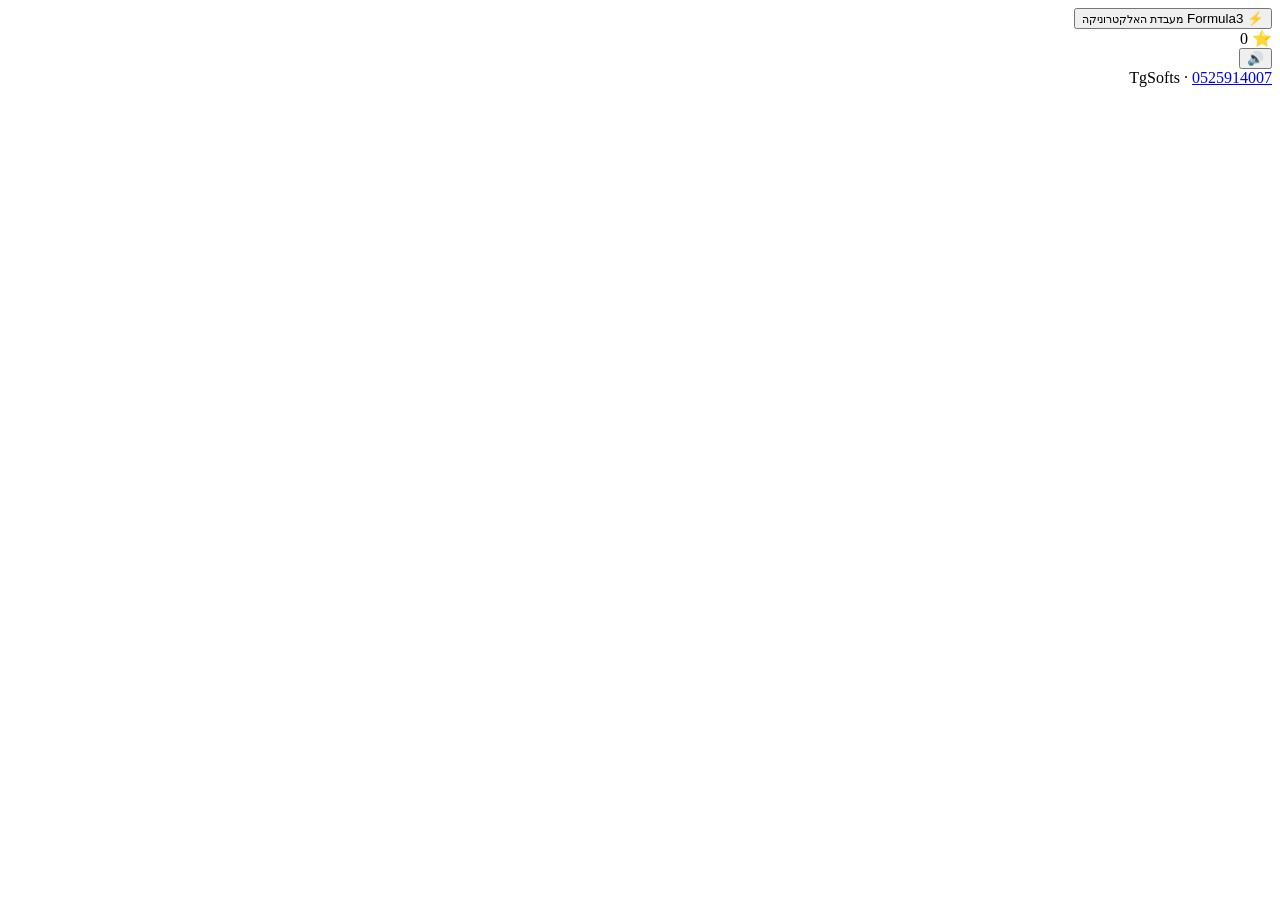
==== index.html @ 8fc69baf "Add files via upload" ====
<!DOCTYPE html>
<html lang="he" dir="rtl">
<head>
  <meta charset="UTF-8">
  <meta name="viewport" content="width=device-width, initial-scale=1, viewport-fit=cover">
  <meta name="theme-color" content="#151040">
  <title>Formula3 – מעבדת האלקטרוניקה</title>
  <link rel="preconnect" href="https://fonts.googleapis.com">
  <link rel="preconnect" href="https://fonts.gstatic.com" crossorigin>
  <link href="https://fonts.googleapis.com/css2?family=Rubik:wght@400;500;700;900&display=swap" rel="stylesheet">
  <link rel="stylesheet" href="css/style.css">
</head>
<body>
  <div class="bg-grid"></div>

  <header class="topbar">
    <button id="homeBtn" class="brand" title="לתפריט הראשי">
      <span class="brand-bolt">⚡</span>
      <span class="brand-name">Formula3</span>
      <small>מעבדת האלקטרוניקה</small>
    </button>
    <div class="top-actions">
      <div class="star-total" title="כל הכוכבים שאספתם">⭐ <span id="starTotal">0</span></div>
      <button id="muteBtn" class="icon-btn" title="צליל">🔊</button>
    </div>
  </header>

  <main id="app"></main>

  <footer class="site-footer">
    <span class="ltr">TgSofts</span> · <a class="ltr" href="tel:0525914007">0525914007</a>
  </footer>

  <canvas id="fx"></canvas>
  <div id="toast" class="toast"></div>
  <div id="modal" class="modal hidden"><div class="modal-card" id="modalCard"></div></div>

  <script src="js/core.js"></script>
  <script src="js/games/quiz.js"></script>
  <script src="js/games/logic.js"></script>
  <script src="js/games/binary.js"></script>
  <script src="js/games/segment.js"></script>
  <script src="js/games/ohm.js"></script>
  <script src="js/games/resistor.js"></script>
  <script src="js/games/circuit.js"></script>
  <script src="js/games/capacitor.js"></script>
  <script src="js/games/filter.js"></script>
  <script src="js/games/detective.js"></script>
  <script>App.start();</script>
</body>
</html>
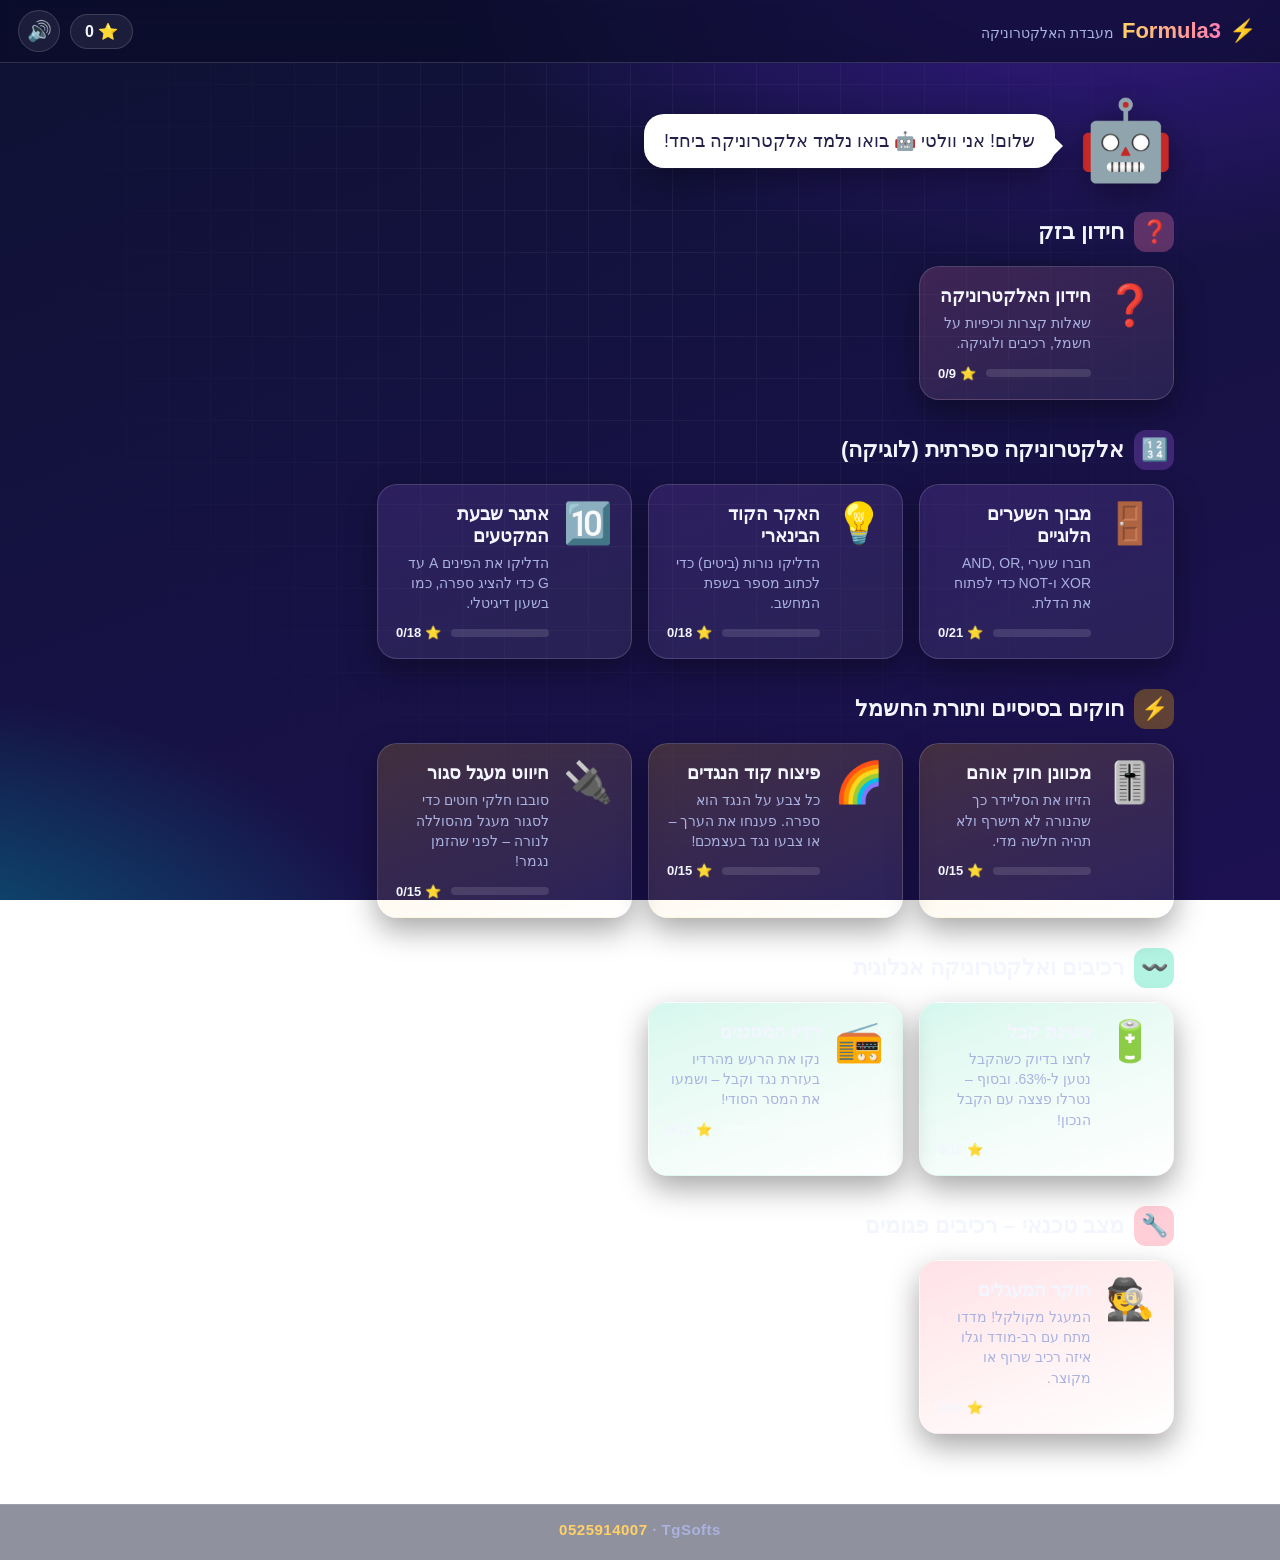
==== commit 9ec76596: "Add files via upload" ====
--- a/index.html
+++ b/index.html
@@ -8,7 +8,7 @@
   <link rel="preconnect" href="https://fonts.googleapis.com">
   <link rel="preconnect" href="https://fonts.gstatic.com" crossorigin>
   <link href="https://fonts.googleapis.com/css2?family=Rubik:wght@400;500;700;900&display=swap" rel="stylesheet">
-  <link rel="stylesheet" href="css/style.css">
+  <link rel="stylesheet" href="style.css">
 </head>
 <body>
   <div class="bg-grid"></div>
@@ -35,17 +35,17 @@
   <div id="toast" class="toast"></div>
   <div id="modal" class="modal hidden"><div class="modal-card" id="modalCard"></div></div>
 
-  <script src="js/core.js"></script>
-  <script src="js/games/quiz.js"></script>
-  <script src="js/games/logic.js"></script>
-  <script src="js/games/binary.js"></script>
-  <script src="js/games/segment.js"></script>
-  <script src="js/games/ohm.js"></script>
-  <script src="js/games/resistor.js"></script>
-  <script src="js/games/circuit.js"></script>
-  <script src="js/games/capacitor.js"></script>
-  <script src="js/games/filter.js"></script>
-  <script src="js/games/detective.js"></script>
+  <script src="core.js"></script>
+  <script src="quiz.js"></script>
+  <script src="logic.js"></script>
+  <script src="binary.js"></script>
+  <script src="segment.js"></script>
+  <script src="ohm.js"></script>
+  <script src="resistor.js"></script>
+  <script src="circuit.js"></script>
+  <script src="capacitor.js"></script>
+  <script src="filter.js"></script>
+  <script src="detective.js"></script>
   <script>App.start();</script>
 </body>
 </html>
--- a/style.css
+++ b/style.css
@@ -0,0 +1,364 @@
+:root {
+  --bg1: #0e1233;
+  --bg2: #1d1152;
+  --card: rgba(255, 255, 255, 0.07);
+  --card2: rgba(255, 255, 255, 0.12);
+  --line: rgba(255, 255, 255, 0.15);
+  --text: #f3f5ff;
+  --muted: #aab2e0;
+  --accent: #ffd166;
+  --good: #2ee59d;
+  --bad: #ff5c7a;
+  --blue: #4cc9f0;
+  --purple: #9b5de5;
+  --c: #ffd166;
+  --radius: 20px;
+  --shadow: 0 12px 30px rgba(0, 0, 0, 0.35);
+}
+
+* { box-sizing: border-box; -webkit-tap-highlight-color: transparent; }
+html, body { margin: 0; min-height: 100%; }
+body {
+  font-family: 'Rubik', 'Segoe UI', Arial, sans-serif;
+  color: var(--text);
+  background:
+    radial-gradient(1100px 600px at 85% -10%, #3b1c92 0%, transparent 60%),
+    radial-gradient(900px 500px at -10% 110%, #08607f 0%, transparent 60%),
+    linear-gradient(160deg, var(--bg1), var(--bg2));
+  background-attachment: fixed;
+  overflow-x: hidden;
+}
+.bg-grid {
+  position: fixed; inset: 0; pointer-events: none; opacity: 0.06;
+  background-image: linear-gradient(#fff 1px, transparent 1px), linear-gradient(90deg, #fff 1px, transparent 1px);
+  background-size: 42px 42px;
+  -webkit-mask-image: radial-gradient(circle at 50% 30%, #000, transparent 75%);
+  mask-image: radial-gradient(circle at 50% 30%, #000, transparent 75%);
+}
+button { font-family: inherit; cursor: pointer; border: none; color: inherit; background: none; }
+button:disabled { cursor: not-allowed; }
+.ltr { direction: ltr; unicode-bidi: isolate; display: inline-block; }
+
+/* ---------- Top bar ---------- */
+.topbar {
+  position: sticky; top: 0; z-index: 20;
+  display: flex; justify-content: space-between; align-items: center;
+  padding: 10px 18px;
+  background: rgba(10, 12, 40, 0.65);
+  backdrop-filter: blur(10px);
+  border-bottom: 1px solid var(--line);
+}
+.brand { display: flex; align-items: baseline; gap: 8px; font-size: 22px; font-weight: 900; }
+.brand-bolt { display: inline-block; animation: wiggle 3s ease-in-out infinite; }
+.brand-name { background: linear-gradient(90deg, #ffd166, #ff7eb3); -webkit-background-clip: text; background-clip: text; color: transparent; }
+.brand small { font-size: 14px; font-weight: 500; color: var(--muted); }
+.top-actions { display: flex; gap: 10px; align-items: center; }
+.star-total { background: var(--card); border: 1px solid var(--line); padding: 7px 14px; border-radius: 999px; font-weight: 700; }
+.icon-btn { background: var(--card); border: 1px solid var(--line); width: 42px; height: 42px; border-radius: 50%; font-size: 20px; transition: transform .15s; }
+.icon-btn:hover { transform: scale(1.1); }
+
+main { max-width: 1100px; margin: 0 auto; padding: 22px 16px 40px; position: relative; }
+.site-footer {
+  position: relative; text-align: center; padding: 16px 12px 22px;
+  color: var(--muted); font-size: 15px; font-weight: 700; letter-spacing: .5px;
+  border-top: 1px solid var(--line); background: rgba(10, 12, 40, .45);
+}
+.site-footer a { color: var(--accent); text-decoration: none; }
+.site-footer a:hover { text-decoration: underline; }
+
+/* ---------- Buttons ---------- */
+.btn {
+  display: inline-flex; align-items: center; justify-content: center; gap: 6px;
+  padding: 12px 22px; border-radius: 999px; font-size: 17px; font-weight: 700;
+  color: #2a1700;
+  background: linear-gradient(180deg, #ffe08a, #ffb703);
+  box-shadow: 0 5px 0 #c27c00, 0 10px 20px rgba(0, 0, 0, 0.3);
+  transition: transform .1s, box-shadow .1s, filter .15s;
+}
+.btn:hover { filter: brightness(1.07); }
+.btn:active { transform: translateY(4px); box-shadow: 0 1px 0 #c27c00, 0 4px 10px rgba(0, 0, 0, 0.3); }
+.btn.secondary { color: var(--text); background: var(--card2); box-shadow: 0 4px 0 rgba(0, 0, 0, 0.35); border: 1px solid var(--line); }
+.btn.good { color: #00331f; background: linear-gradient(180deg, #7dffc8, #2ee59d); box-shadow: 0 5px 0 #13a56c; }
+.btn.small { padding: 8px 14px; font-size: 15px; }
+.btn.big { padding: 15px 30px; font-size: 20px; }
+.btn:disabled { filter: grayscale(0.8) brightness(0.7); }
+
+.chip { background: var(--card2); border: 1px solid var(--line); padding: 6px 14px; border-radius: 999px; font-weight: 700; white-space: nowrap; }
+
+/* ---------- Hub ---------- */
+.hero { display: flex; align-items: center; gap: 22px; margin: 10px 0 26px; }
+.mascot { font-size: 78px; cursor: pointer; animation: float 3s ease-in-out infinite; filter: drop-shadow(0 8px 16px rgba(0,0,0,.4)); user-select: none; }
+.bubble {
+  position: relative; background: #fff; color: #23214a;
+  padding: 16px 20px; border-radius: 20px; font-size: 18px; font-weight: 500;
+  box-shadow: var(--shadow); max-width: 560px;
+}
+.bubble::after {
+  content: ''; position: absolute; right: -18px; top: 22px;
+  border: 10px solid transparent; border-left-color: #fff;
+}
+.cat { margin-bottom: 30px; }
+.cat-title { display: flex; align-items: center; gap: 10px; font-size: 22px; margin: 0 0 14px; }
+.cat-title span { display: grid; place-items: center; width: 40px; height: 40px; border-radius: 12px; background: color-mix(in srgb, var(--c) 30%, transparent); }
+.cards { display: grid; grid-template-columns: repeat(auto-fill, minmax(250px, 1fr)); gap: 16px; }
+.card {
+  text-align: right; display: flex; gap: 14px; align-items: flex-start;
+  padding: 18px; border-radius: var(--radius);
+  background: linear-gradient(160deg, color-mix(in srgb, var(--c) 18%, transparent), var(--card));
+  border: 1px solid var(--line);
+  box-shadow: var(--shadow);
+  transition: transform .2s, box-shadow .2s, border-color .2s;
+  animation: rise .5s both;
+}
+.card:hover { transform: translateY(-5px) scale(1.01); border-color: var(--c); box-shadow: 0 16px 34px rgba(0,0,0,.4), 0 0 24px color-mix(in srgb, var(--c) 45%, transparent); }
+.card-icon { font-size: 40px; line-height: 1; transition: transform .3s; }
+.card:hover .card-icon { transform: rotate(-10deg) scale(1.15); }
+.card h3 { margin: 0 0 6px; font-size: 18px; }
+.card p { margin: 0 0 12px; color: var(--muted); font-size: 14px; line-height: 1.45; }
+.card-body { flex: 1; }
+.card-stars { display: flex; align-items: center; gap: 10px; font-size: 13px; font-weight: 700; }
+.bar { flex: 1; height: 8px; border-radius: 99px; background: rgba(255,255,255,.12); overflow: hidden; }
+.bar i { display: block; height: 100%; background: linear-gradient(90deg, #ffd166, #ff9f1c); border-radius: 99px; }
+
+/* ---------- Level select ---------- */
+.game-head { display: flex; align-items: center; gap: 14px; flex-wrap: wrap; margin-bottom: 14px; }
+.game-title { font-size: 24px; font-weight: 900; display: flex; align-items: center; gap: 10px; flex: 1; }
+.gicon { font-size: 32px; }
+.intro-card { display: flex; gap: 16px; align-items: flex-start; background: var(--card); border: 1px solid var(--line); border-radius: var(--radius); padding: 18px 20px; margin-bottom: 22px; }
+.intro-card p { margin: 0; font-size: 18px; line-height: 1.6; }
+.intro-bot { font-size: 46px; animation: float 3s ease-in-out infinite; }
+.level-grid { display: grid; grid-template-columns: repeat(auto-fill, minmax(110px, 1fr)); gap: 16px; }
+.level {
+  aspect-ratio: 1; border-radius: 26px; display: flex; flex-direction: column; align-items: center; justify-content: center; gap: 6px;
+  background: radial-gradient(circle at 30% 25%, color-mix(in srgb, var(--c) 55%, #fff 10%), color-mix(in srgb, var(--c) 25%, #1d1152));
+  border: 2px solid color-mix(in srgb, var(--c) 70%, transparent);
+  box-shadow: 0 6px 0 rgba(0,0,0,.35), 0 10px 20px rgba(0,0,0,.3);
+  transition: transform .15s;
+  animation: rise .4s both;
+}
+.level:hover:not(:disabled) { transform: translateY(-4px) rotate(-2deg); }
+.level b { font-size: 34px; font-weight: 900; }
+.lv-stars { color: #ffd166; font-size: 18px; letter-spacing: 2px; }
+.lv-stars em { font-style: normal; color: rgba(255,255,255,.25); }
+.level.locked { background: var(--card); border-color: var(--line); opacity: .6; }
+
+/* ---------- Game screen ---------- */
+.rounds { display: flex; gap: 8px; justify-content: center; min-height: 14px; margin-bottom: 12px; }
+.rounds i { width: 14px; height: 14px; border-radius: 50%; background: rgba(255,255,255,.15); transition: all .3s; }
+.rounds i.done { background: var(--good); box-shadow: 0 0 10px var(--good); }
+.rounds i.now { background: var(--accent); transform: scale(1.3); }
+.hint {
+  display: flex; gap: 12px; align-items: center;
+  background: color-mix(in srgb, var(--c) 14%, rgba(255,255,255,.06));
+  border: 1px solid color-mix(in srgb, var(--c) 40%, transparent);
+  border-radius: 16px; padding: 12px 16px; margin-bottom: 16px; font-size: 17px; line-height: 1.55;
+}
+.hint-bot { font-size: 30px; }
+.stage {
+  background: var(--card); border: 1px solid var(--line); border-radius: var(--radius);
+  padding: 22px; box-shadow: var(--shadow); min-height: 300px;
+}
+.center { text-align: center; }
+.row { display: flex; gap: 12px; align-items: center; justify-content: center; flex-wrap: wrap; }
+.mt { margin-top: 18px; }
+.panel { background: rgba(0,0,0,.22); border: 1px solid var(--line); border-radius: 16px; padding: 14px; }
+svg text { font-family: 'Rubik', 'Segoe UI', Arial, sans-serif; }
+.svg-wrap { direction: ltr; }
+.svg-wrap svg { width: 100%; height: auto; display: block; }
+details.help { margin-top: 16px; background: rgba(0,0,0,.2); border-radius: 14px; padding: 10px 14px; border: 1px solid var(--line); }
+details.help summary { cursor: pointer; font-weight: 700; }
+
+/* ---------- Toast & modal ---------- */
+.toast {
+  position: fixed; top: 74px; left: 50%; z-index: 50;
+  transform: translate(-50%, -30px); opacity: 0; pointer-events: none;
+  padding: 12px 22px; border-radius: 999px; font-size: 18px; font-weight: 700;
+  background: #2b2f6b; border: 1px solid var(--line); box-shadow: var(--shadow);
+  transition: transform .3s cubic-bezier(.2,1.6,.4,1), opacity .25s; max-width: 92vw; text-align: center;
+}
+.toast.show { transform: translate(-50%, 0); opacity: 1; }
+.toast.good { background: linear-gradient(90deg, #0f8a5f, #18b87c); }
+.toast.bad { background: linear-gradient(90deg, #a8324d, #d9465f); }
+#fx { position: fixed; inset: 0; width: 100%; height: 100%; pointer-events: none; z-index: 60; }
+.modal { position: fixed; inset: 0; z-index: 40; display: grid; place-items: center; background: rgba(5, 6, 25, .65); backdrop-filter: blur(6px); padding: 16px; }
+.modal.hidden { display: none; }
+.modal-card {
+  width: min(460px, 100%); text-align: center; padding: 26px 22px;
+  background: linear-gradient(170deg, #2c2378, #1a1450); border: 1px solid var(--line);
+  border-radius: 28px; box-shadow: 0 20px 60px rgba(0,0,0,.5);
+}
+.modal-card h2 { margin: 6px 0; font-size: 28px; }
+.modal-card p { font-size: 18px; color: #dfe3ff; }
+.result-emoji { font-size: 70px; animation: bounce 1s ease-in-out infinite alternate; }
+.stars-big { display: flex; justify-content: center; gap: 10px; margin: 8px 0; }
+.sb { font-size: 56px; color: rgba(255,255,255,.18); }
+.sb.on { color: #ffd166; text-shadow: 0 0 18px #ffb703; animation: starIn .5s both cubic-bezier(.2,1.8,.4,1); }
+.modal-actions { display: flex; flex-wrap: wrap; gap: 10px; justify-content: center; margin-top: 16px; }
+.finale { color: var(--accent) !important; font-weight: 700; }
+
+/* ---------- Animations ---------- */
+@keyframes float { 0%, 100% { transform: translateY(0); } 50% { transform: translateY(-10px); } }
+@keyframes wiggle { 0%, 90%, 100% { transform: rotate(0); } 93% { transform: rotate(-15deg); } 96% { transform: rotate(15deg); } }
+@keyframes rise { from { opacity: 0; transform: translateY(16px); } to { opacity: 1; transform: none; } }
+@keyframes popAnim { 0% { transform: scale(1); } 40% { transform: scale(1.12); } 100% { transform: scale(1); } }
+@keyframes shakeAnim { 0%, 100% { transform: translateX(0); } 20% { transform: translateX(-10px); } 40% { transform: translateX(10px); } 60% { transform: translateX(-6px); } 80% { transform: translateX(6px); } }
+@keyframes bounce { from { transform: translateY(0) scale(1); } to { transform: translateY(-10px) scale(1.06); } }
+@keyframes starIn { from { transform: scale(0) rotate(-90deg); opacity: 0; } to { transform: scale(1) rotate(0); opacity: 1; } }
+@keyframes glowPulse { 0%, 100% { filter: drop-shadow(0 0 6px #ffd166); } 50% { filter: drop-shadow(0 0 18px #ffd166); } }
+@keyframes fadeIn { from { opacity: 0; } to { opacity: 1; } }
+@keyframes smoke { from { transform: translateY(0) scale(.6); opacity: 1; } to { transform: translateY(-50px) scale(1.6); opacity: 0; } }
+.pop { animation: popAnim .35s ease; }
+.shake { animation: shakeAnim .45s ease; }
+.fade-in { animation: fadeIn .35s ease; }
+
+/* ================= Game: Quiz ================= */
+.quiz-q { font-size: 24px; font-weight: 700; text-align: center; margin: 6px 0 22px; line-height: 1.5; }
+.answers { display: grid; grid-template-columns: repeat(auto-fit, minmax(220px, 1fr)); gap: 14px; }
+.answer {
+  padding: 18px; border-radius: 18px; font-size: 19px; font-weight: 700;
+  background: var(--card2); border: 2px solid var(--line); unicode-bidi: plaintext;
+  transition: transform .15s, background .2s, border-color .2s; animation: rise .35s both;
+}
+.answer:hover:not(:disabled) { transform: translateY(-3px); border-color: var(--c); }
+.answer.right { background: color-mix(in srgb, var(--good) 35%, transparent); border-color: var(--good); }
+.answer.wrong { background: color-mix(in srgb, var(--bad) 35%, transparent); border-color: var(--bad); }
+.explain { margin-top: 18px; text-align: center; font-size: 18px; color: #dfe3ff; animation: rise .3s both; }
+
+/* ================= Game: Binary ================= */
+.vault { position: relative; margin: 0 auto 20px; width: min(320px, 100%); text-align: center; padding: 18px; border-radius: 24px; background: linear-gradient(160deg, #39407a, #222655); border: 3px solid #6e76c4; box-shadow: inset 0 0 20px rgba(0,0,0,.5), var(--shadow); }
+.vault-label { color: var(--muted); font-weight: 700; }
+.vault-num { font-size: 64px; font-weight: 900; color: #ffd166; text-shadow: 0 0 20px rgba(255, 209, 102, .5); }
+.vault-lock { position: absolute; top: -18px; left: -14px; font-size: 40px; }
+.bulbs { display: flex; justify-content: center; gap: 10px; flex-wrap: wrap; }
+.bulb { display: flex; flex-direction: column; align-items: center; gap: 4px; width: 68px; padding: 10px 0; border-radius: 16px; background: rgba(0,0,0,.25); border: 2px solid var(--line); transition: transform .12s, border-color .2s, background .2s; }
+.bulb:hover { transform: translateY(-3px); }
+.bulb-glass { font-size: 34px; filter: grayscale(1) brightness(.5); transition: filter .2s; }
+.bulb.on { border-color: #ffd166; background: rgba(255, 209, 102, .15); }
+.bulb.on .bulb-glass { filter: none; animation: glowPulse 1.6s infinite; }
+.bulb-bit { font-size: 22px; font-weight: 900; }
+.bulb-w { font-size: 13px; color: var(--muted); }
+.bin-readout { display: flex; justify-content: center; align-items: center; gap: 14px; margin: 20px 0; font-size: 30px; font-weight: 900; font-family: Consolas, monospace; }
+.bin-readout .eq { color: var(--muted); }
+
+/* ================= Game: 7-segment ================= */
+.seg-layout { display: flex; gap: 26px; justify-content: center; align-items: center; flex-wrap: wrap; }
+.seg-box { background: #0b0d1c; border-radius: 22px; padding: 18px 26px; border: 3px solid #2d3160; box-shadow: inset 0 0 30px rgba(0,0,0,.7); width: 210px; }
+.seg7 { width: 100%; height: auto; display: block; }
+.seg polygon { fill: #2a1416; stroke: #3d1d20; stroke-width: 1; transition: fill .15s, filter .15s; }
+.seg.on polygon { fill: #ff3b3b; filter: drop-shadow(0 0 6px #ff3b3b); }
+.seg text { font-size: 11px; font-weight: 700; fill: #8a5a5e; text-anchor: middle; pointer-events: none; }
+.seg.on text { fill: #fff; }
+.seg.click { cursor: pointer; }
+.seg.click:hover polygon { stroke: #ffd166; stroke-width: 2; }
+.seg-target { text-align: center; }
+.seg-target .big { font-size: 96px; font-weight: 900; color: #ffd166; line-height: 1; }
+.pins { display: grid; grid-template-columns: repeat(7, 1fr); gap: 8px; direction: ltr; max-width: 460px; margin: 0 auto; }
+.pin { padding: 12px 0; border-radius: 14px; font-size: 20px; font-weight: 900; background: rgba(0,0,0,.3); border: 2px solid var(--line); }
+.pin.on { background: #ff3b3b; border-color: #ff9a9a; box-shadow: 0 0 14px #ff3b3b; }
+
+/* ================= Game: Logic gates ================= */
+.lg-cases { display: flex; gap: 10px; justify-content: center; flex-wrap: wrap; margin-bottom: 12px; }
+.lg-case { padding: 10px 14px; border-radius: 14px; background: var(--card2); border: 2px solid var(--line); font-weight: 700; direction: ltr; }
+.lg-case.sel { border-color: var(--accent); background: rgba(255, 209, 102, .15); }
+.lg-case.ok { border-color: var(--good); }
+.lg-case.no { border-color: var(--bad); }
+.lg-gate rect { transition: fill .2s; }
+.lg-slot { cursor: pointer; }
+.lg-slot:hover rect { stroke: #ffd166; }
+.gate-rules { display: grid; grid-template-columns: repeat(auto-fit, minmax(180px, 1fr)); gap: 10px; margin-top: 10px; }
+.gate-rules div { background: rgba(255,255,255,.06); border-radius: 12px; padding: 8px 12px; font-size: 15px; }
+.gate-rules b { color: var(--accent); direction: ltr; display: inline-block; }
+
+/* ================= Game: Ohm ================= */
+.ohm-controls { display: grid; gap: 14px; max-width: 560px; margin: 14px auto 0; }
+.slider-row { display: flex; align-items: center; gap: 14px; }
+.slider-row label { font-weight: 700; min-width: 120px; }
+.slider-row output { font-weight: 900; font-size: 22px; min-width: 100px; text-align: center; direction: ltr; color: var(--accent); }
+input[type=range] { flex: 1; accent-color: #ffd166; height: 30px; }
+.readouts { display: flex; gap: 10px; justify-content: center; flex-wrap: wrap; }
+.readout { background: #0b0d1c; border: 2px solid #2d3160; border-radius: 14px; padding: 8px 16px; font-family: Consolas, monospace; font-size: 22px; font-weight: 700; color: #7dffc8; direction: ltr; }
+.readout small { color: var(--muted); font-family: 'Rubik', sans-serif; font-size: 13px; display: block; }
+.smoke { animation: smoke 1.2s ease-out forwards; }
+
+/* ================= Game: Resistor ================= */
+.res-wrap { max-width: 520px; margin: 0 auto; }
+.res-band { cursor: pointer; transition: transform .15s; }
+.res-band.sel { stroke: #fff; stroke-width: 3; }
+.palette { display: grid; grid-template-columns: repeat(5, 1fr); gap: 8px; max-width: 520px; margin: 14px auto 0; }
+.swatch { display: flex; align-items: center; gap: 8px; padding: 8px; border-radius: 12px; background: rgba(0,0,0,.25); border: 2px solid var(--line); font-weight: 700; font-size: 14px; }
+.swatch i { width: 22px; height: 22px; border-radius: 6px; border: 1px solid rgba(255,255,255,.4); flex: none; }
+.swatch:hover { border-color: var(--accent); }
+.legend { display: grid; grid-template-columns: repeat(5, 1fr); gap: 6px; margin-top: 10px; }
+.legend div { display: flex; align-items: center; gap: 6px; font-size: 14px; }
+.legend i { width: 18px; height: 18px; border-radius: 5px; border: 1px solid rgba(255,255,255,.4); }
+.res-target { text-align: center; font-size: 34px; font-weight: 900; color: var(--accent); direction: ltr; }
+
+/* ================= Game: Circuit runner ================= */
+.cr-top { display: flex; align-items: center; gap: 12px; margin-bottom: 14px; }
+.timebar { flex: 1; height: 14px; border-radius: 99px; background: rgba(255,255,255,.12); overflow: hidden; }
+.timebar i { display: block; height: 100%; background: linear-gradient(90deg, #2ee59d, #ffd166); transition: width .25s linear; }
+.timebar.low i { background: linear-gradient(90deg, #ff5c7a, #ff9f1c); }
+.cr-grid { display: grid; gap: 4px; direction: ltr; width: min(480px, 100%); margin: 0 auto; }
+.tile { position: relative; aspect-ratio: 1; border-radius: 10px; background: #14183a; border: 1px solid #2a2f63; padding: 0; overflow: hidden; }
+.tile:hover { border-color: var(--accent); }
+.tile.empty { cursor: default; background: #101330; }
+.pipe { position: absolute; inset: 0; transition: transform .2s ease; }
+.pipe svg { width: 100%; height: 100%; display: block; }
+.pipe path { stroke: #5a6390; stroke-width: 16; fill: none; stroke-linecap: square; transition: stroke .2s; }
+.tile.live .pipe path { stroke: #ffd166; filter: drop-shadow(0 0 6px #ffb703); }
+.tile .icon { position: absolute; inset: 0; display: grid; place-items: center; font-size: clamp(18px, 5vw, 34px); pointer-events: none; }
+.tile .icon span { background: #14183a; border-radius: 50%; padding: 2px; line-height: 1; }
+.tile.bulb-off .icon span { filter: grayscale(1) brightness(.7); }
+.tile.bulb-on .icon span { animation: glowPulse 1s infinite; }
+
+/* ================= Game: Capacitor ================= */
+.cap-layout { display: grid; grid-template-columns: 1fr 120px; gap: 18px; align-items: center; }
+.cap-meter { position: relative; height: 240px; border-radius: 18px; background: #0b0d1c; border: 3px solid #2d3160; overflow: hidden; }
+.cap-fill { position: absolute; bottom: 0; left: 0; right: 0; height: 0; background: linear-gradient(0deg, #4cc9f0, #9b5de5); }
+.cap-mark { position: absolute; left: 0; right: 0; bottom: 63.2%; border-top: 3px dashed #ffd166; }
+.cap-mark span { position: absolute; right: 4px; top: -24px; font-weight: 900; color: #ffd166; }
+.cap-cover { position: absolute; inset: 0; display: grid; place-items: center; font-size: 56px; background: repeating-linear-gradient(45deg, #1c1f45, #1c1f45 12px, #23275a 12px, #23275a 24px); }
+.cap-info { text-align: center; font-size: 20px; margin-bottom: 10px; }
+.cap-timer { font-family: Consolas, monospace; font-size: 42px; font-weight: 900; color: #7dffc8; text-align: center; direction: ltr; }
+.bomb { font-size: 80px; text-align: center; }
+.bomb.tick { animation: popAnim .5s infinite; }
+.opt-grid { display: grid; grid-template-columns: repeat(auto-fit, minmax(130px, 1fr)); gap: 12px; margin-top: 16px; }
+
+/* ================= Game: Filter radio ================= */
+.radio { background: linear-gradient(170deg, #5b3b23, #3a2414); border-radius: 26px; padding: 18px; border: 3px solid #8a5a36; box-shadow: var(--shadow); }
+.radio canvas { width: 100%; height: 220px; display: block; background: #08110c; border-radius: 14px; border: 2px solid #1d3a28; }
+.radio-controls { display: grid; gap: 12px; margin-top: 14px; }
+.ftype { display: flex; gap: 8px; justify-content: center; }
+.ftype button { padding: 10px 16px; border-radius: 12px; background: rgba(0,0,0,.3); border: 2px solid rgba(255,255,255,.2); font-weight: 700; }
+.ftype button.sel { background: #ffd166; color: #2a1700; border-color: #fff3c4; }
+.clarity { display: flex; align-items: center; gap: 12px; font-weight: 700; }
+.clarity .bar { height: 14px; }
+.clarity .bar i { background: linear-gradient(90deg, #ff5c7a, #ffd166, #2ee59d); transition: width .2s; }
+.secret { margin-top: 16px; text-align: center; font-size: 26px; font-weight: 900; color: #7dffc8; min-height: 40px; }
+
+/* ================= Game: Detective ================= */
+.meter { display: flex; align-items: center; gap: 16px; justify-content: center; flex-wrap: wrap; background: #ffcf33; color: #222; border-radius: 22px; padding: 12px 18px; border: 4px solid #2b2b2b; max-width: 560px; margin: 14px auto 0; box-shadow: var(--shadow); }
+.meter-lcd { background: #b9d3a0; color: #102010; font-family: Consolas, monospace; font-size: 34px; font-weight: 900; padding: 6px 16px; border-radius: 10px; min-width: 170px; text-align: center; direction: ltr; border: 3px solid #333; }
+.probe-btn { padding: 10px 14px; border-radius: 12px; font-weight: 900; border: 3px solid transparent; background: rgba(0,0,0,.08); color: #222; }
+.probe-btn.sel { border-color: #222; background: #fff; }
+.det-node { cursor: pointer; }
+.det-node:hover circle.n { stroke: #ffd166; stroke-width: 4; }
+.choices { display: flex; flex-wrap: wrap; gap: 10px; justify-content: center; }
+.choice { padding: 10px 16px; border-radius: 14px; background: var(--card2); border: 2px solid var(--line); font-weight: 700; font-size: 16px; }
+.choice.sel { border-color: var(--accent); background: rgba(255, 209, 102, .18); }
+
+@media (max-width: 640px) {
+  .brand small { display: none; }
+  .hero { flex-direction: column; text-align: center; }
+  .bubble::after { display: none; }
+  .game-title { font-size: 20px; }
+  .stage { padding: 14px; }
+  .cap-layout { grid-template-columns: 1fr 80px; }
+  .bulbs { gap: 4px; flex-wrap: nowrap; }
+  .bulb { width: 40px; padding: 6px 0; border-radius: 12px; }
+  .bulb-glass { font-size: 24px; }
+  .bulb-bit { font-size: 17px; }
+  .bulb-w { font-size: 11px; }
+  .palette, .legend { grid-template-columns: repeat(2, 1fr); }
+  .quiz-q { font-size: 20px; }
+}
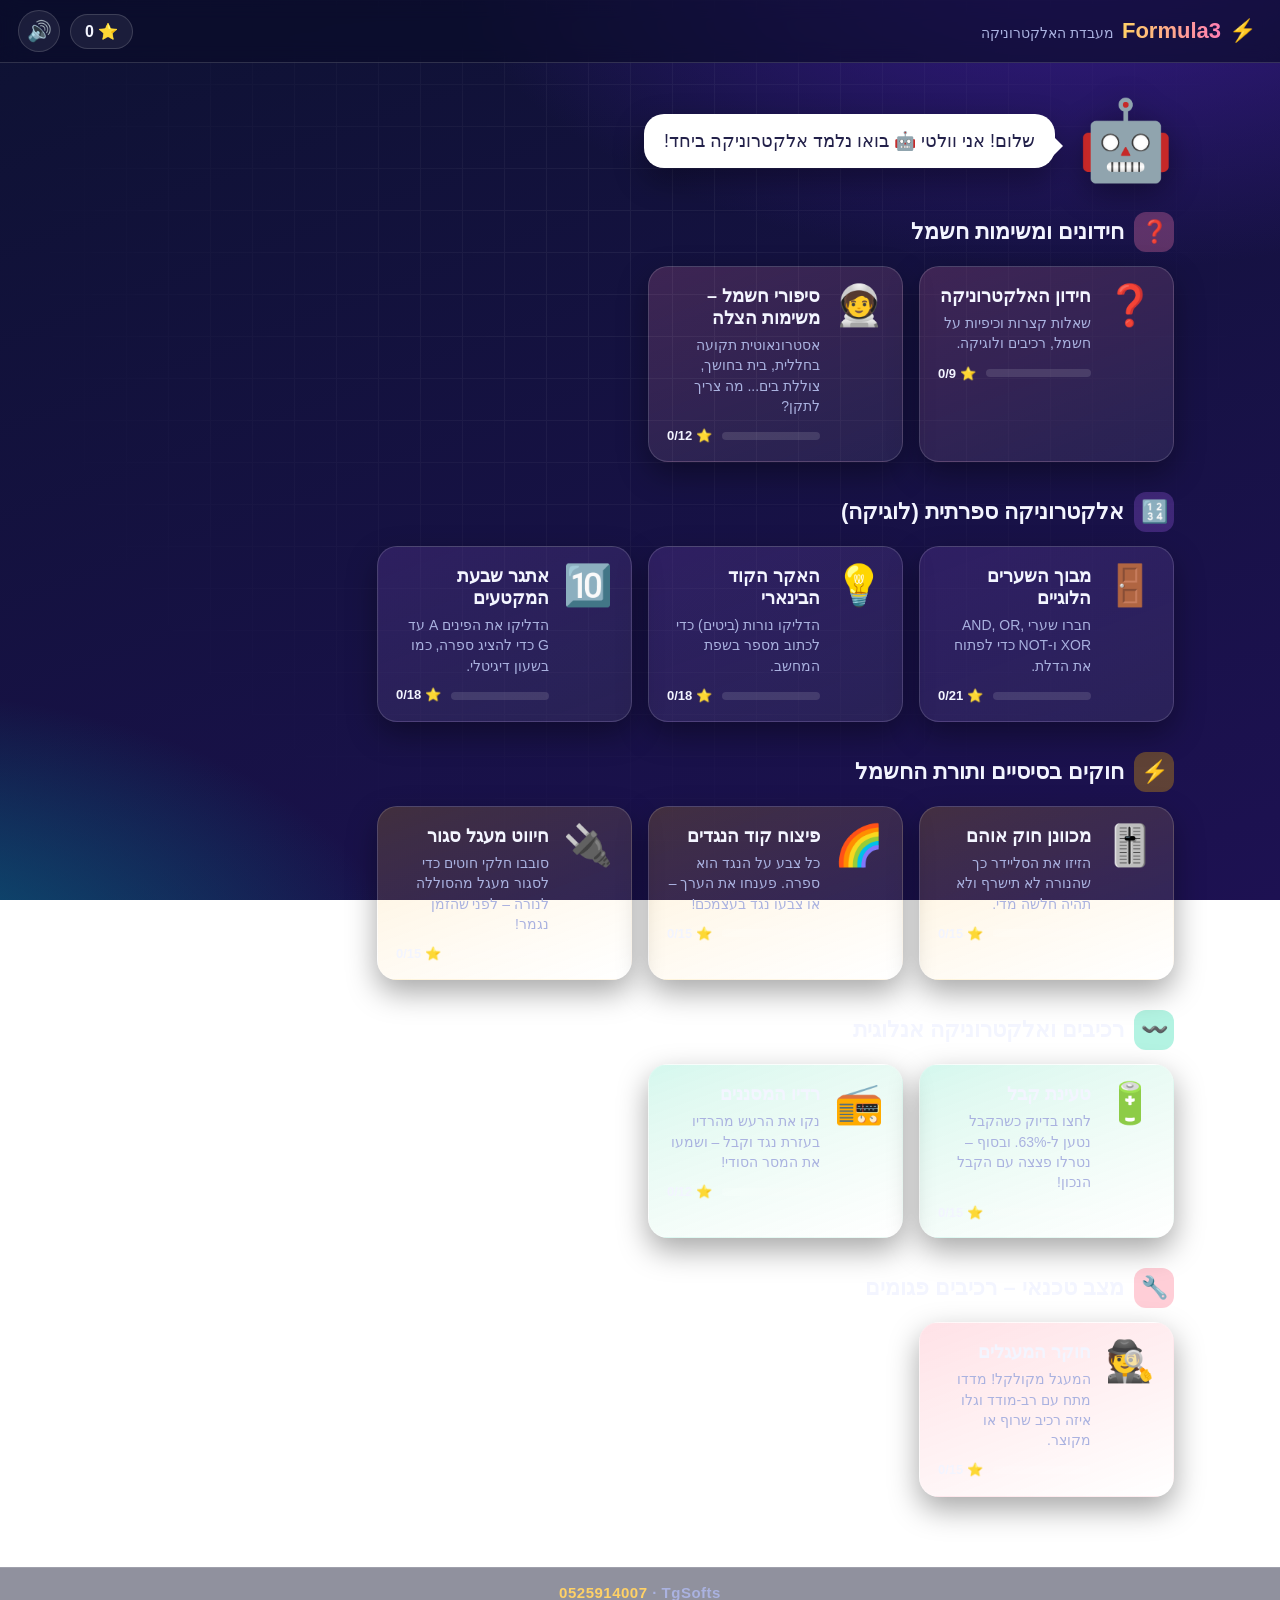
==== commit 1e66ddee: "Add files via upload" ====
--- a/index.html
+++ b/index.html
@@ -8,7 +8,7 @@
   <link rel="preconnect" href="https://fonts.googleapis.com">
   <link rel="preconnect" href="https://fonts.gstatic.com" crossorigin>
   <link href="https://fonts.googleapis.com/css2?family=Rubik:wght@400;500;700;900&display=swap" rel="stylesheet">
-  <link rel="stylesheet" href="style.css">
+  <link rel="stylesheet" href="style.css?v=2">
 </head>
 <body>
   <div class="bg-grid"></div>
@@ -35,17 +35,18 @@
   <div id="toast" class="toast"></div>
   <div id="modal" class="modal hidden"><div class="modal-card" id="modalCard"></div></div>
 
-  <script src="core.js"></script>
-  <script src="quiz.js"></script>
-  <script src="logic.js"></script>
-  <script src="binary.js"></script>
-  <script src="segment.js"></script>
-  <script src="ohm.js"></script>
-  <script src="resistor.js"></script>
-  <script src="circuit.js"></script>
-  <script src="capacitor.js"></script>
-  <script src="filter.js"></script>
-  <script src="detective.js"></script>
+  <script src="core.js?v=2"></script>
+  <script src="quiz.js?v=2"></script>
+  <script src="story.js?v=2"></script>
+  <script src="logic.js?v=2"></script>
+  <script src="binary.js?v=2"></script>
+  <script src="segment.js?v=2"></script>
+  <script src="ohm.js?v=2"></script>
+  <script src="resistor.js?v=2"></script>
+  <script src="circuit.js?v=2"></script>
+  <script src="capacitor.js?v=2"></script>
+  <script src="filter.js?v=2"></script>
+  <script src="detective.js?v=2"></script>
   <script>App.start();</script>
 </body>
 </html>
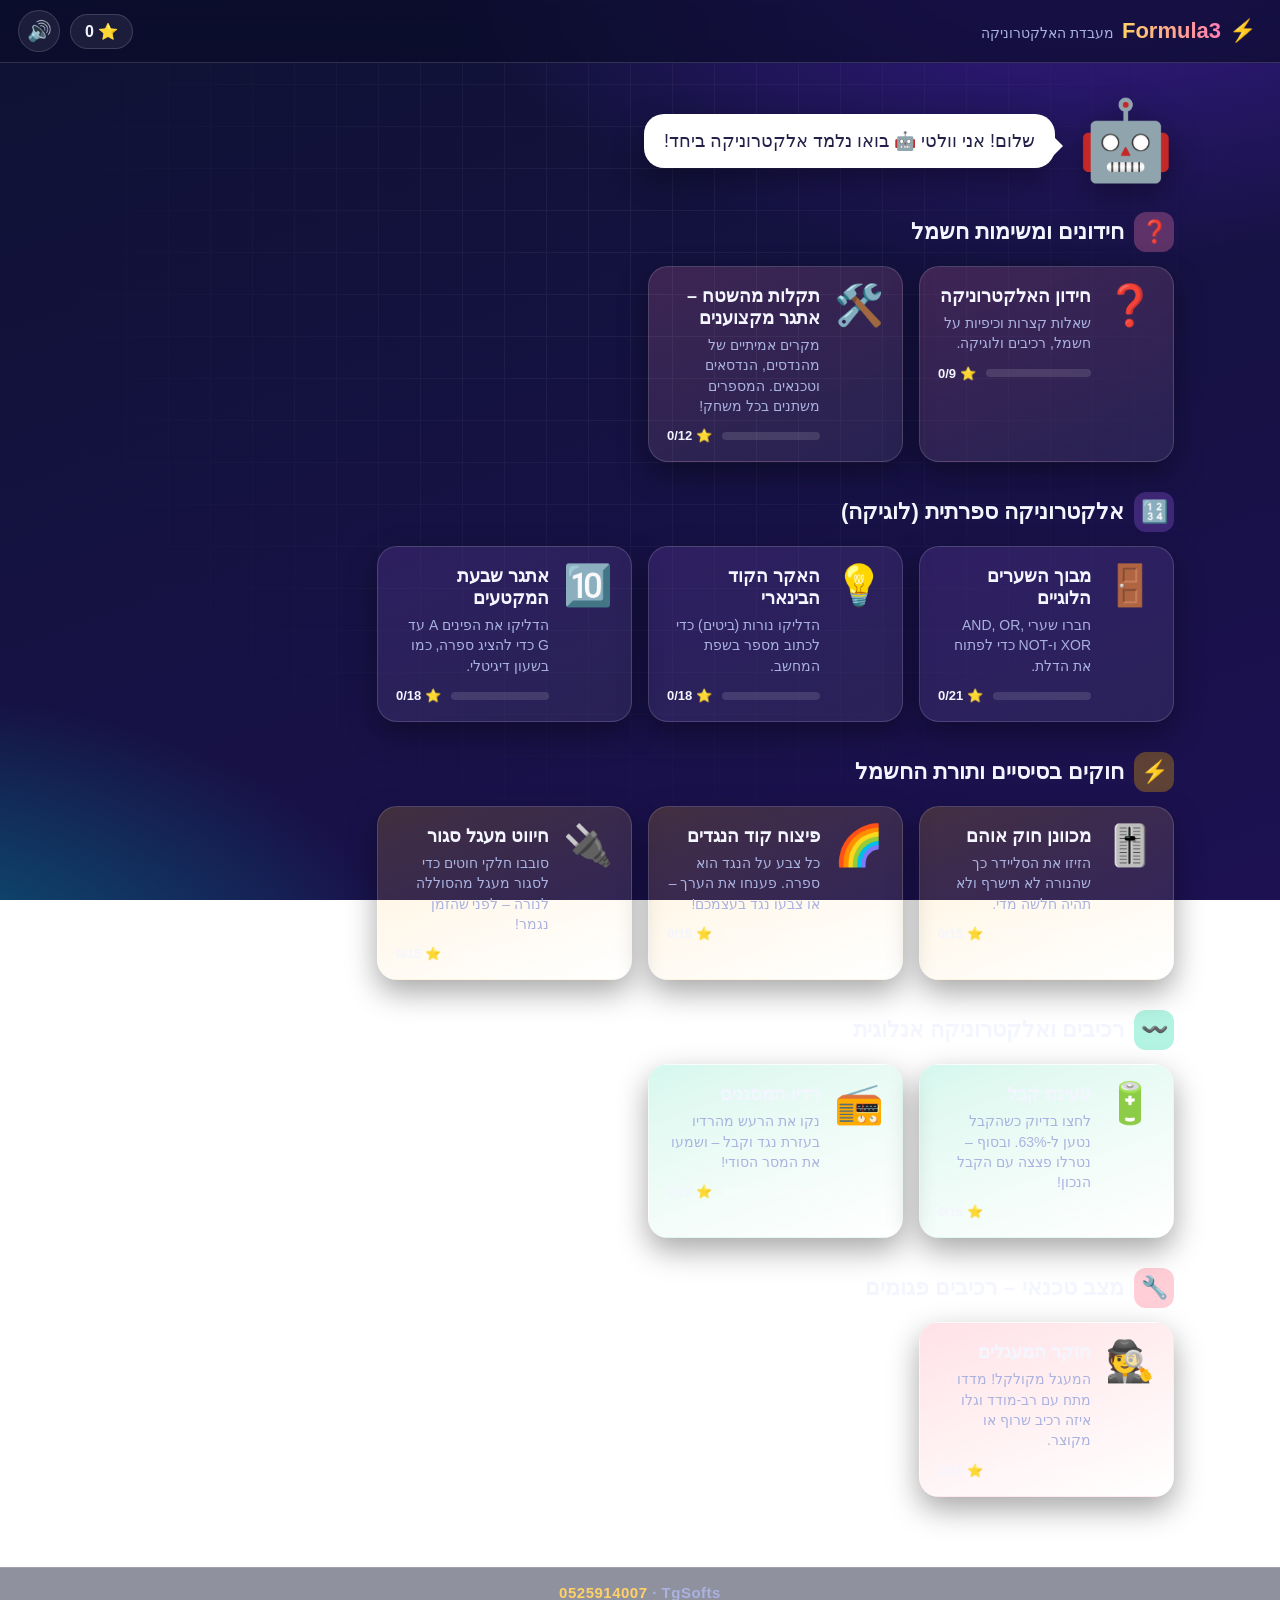
==== commit 67521f3b: "Add files via upload" ====
--- a/index.html
+++ b/index.html
@@ -8,7 +8,7 @@
   <link rel="preconnect" href="https://fonts.googleapis.com">
   <link rel="preconnect" href="https://fonts.gstatic.com" crossorigin>
   <link href="https://fonts.googleapis.com/css2?family=Rubik:wght@400;500;700;900&display=swap" rel="stylesheet">
-  <link rel="stylesheet" href="style.css?v=2">
+  <link rel="stylesheet" href="style.css?v=4">
 </head>
 <body>
   <div class="bg-grid"></div>
@@ -35,18 +35,18 @@
   <div id="toast" class="toast"></div>
   <div id="modal" class="modal hidden"><div class="modal-card" id="modalCard"></div></div>
 
-  <script src="core.js?v=2"></script>
-  <script src="quiz.js?v=2"></script>
-  <script src="story.js?v=2"></script>
-  <script src="logic.js?v=2"></script>
-  <script src="binary.js?v=2"></script>
-  <script src="segment.js?v=2"></script>
-  <script src="ohm.js?v=2"></script>
-  <script src="resistor.js?v=2"></script>
-  <script src="circuit.js?v=2"></script>
-  <script src="capacitor.js?v=2"></script>
-  <script src="filter.js?v=2"></script>
-  <script src="detective.js?v=2"></script>
+  <script src="core.js?v=4"></script>
+  <script src="quiz.js?v=4"></script>
+  <script src="story.js?v=4"></script>
+  <script src="logic.js?v=4"></script>
+  <script src="binary.js?v=4"></script>
+  <script src="segment.js?v=4"></script>
+  <script src="ohm.js?v=4"></script>
+  <script src="resistor.js?v=4"></script>
+  <script src="circuit.js?v=4"></script>
+  <script src="capacitor.js?v=4"></script>
+  <script src="filter.js?v=4"></script>
+  <script src="detective.js?v=4"></script>
   <script>App.start();</script>
 </body>
 </html>
--- a/style.css
+++ b/style.css
@@ -212,6 +212,7 @@
 .fade-in { animation: fadeIn .35s ease; }
 
 /* ================= Game: Quiz ================= */
+.quiz-scene { font-size: 64px; text-align: center; letter-spacing: 6px; animation: float 3s ease-in-out infinite; filter: drop-shadow(0 8px 14px rgba(0,0,0,.4)); }
 .quiz-q { font-size: 24px; font-weight: 700; text-align: center; margin: 6px 0 22px; line-height: 1.5; }
 .answers { display: grid; grid-template-columns: repeat(auto-fit, minmax(220px, 1fr)); gap: 14px; }
 .answer {
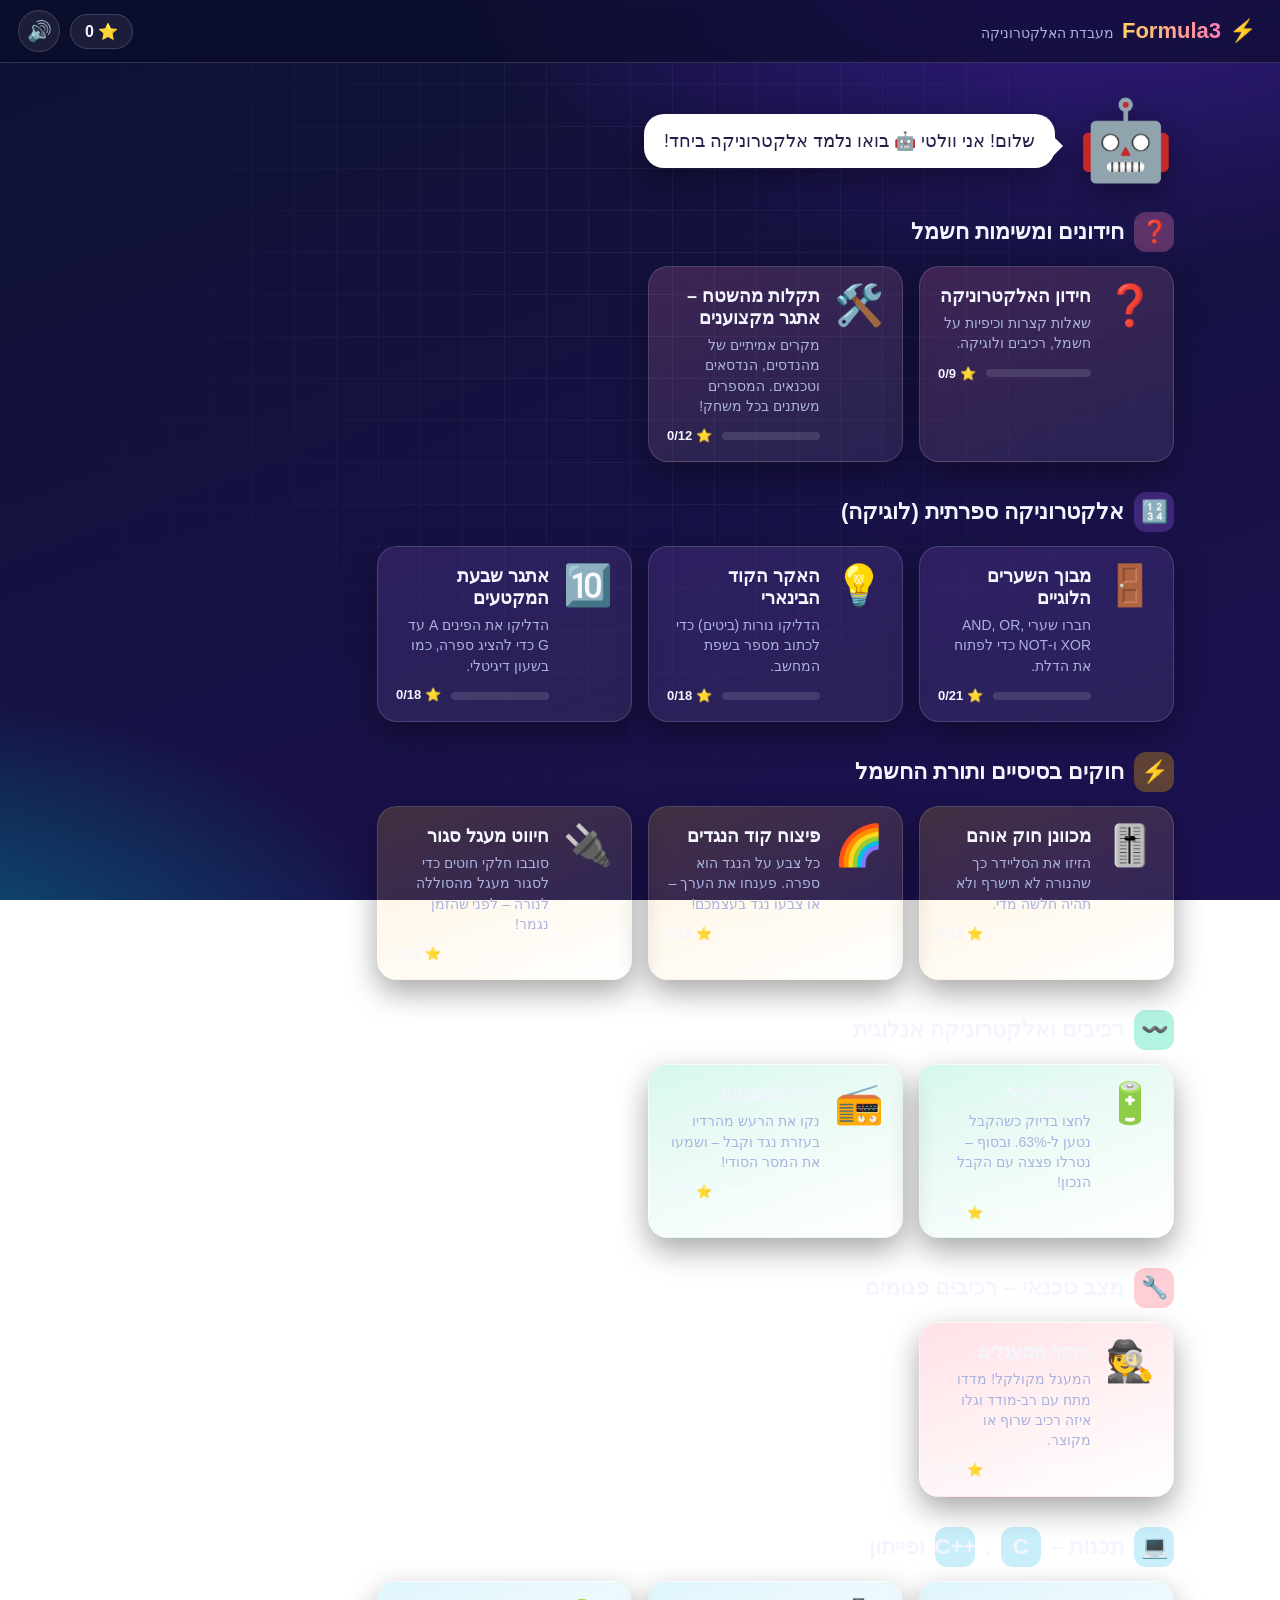
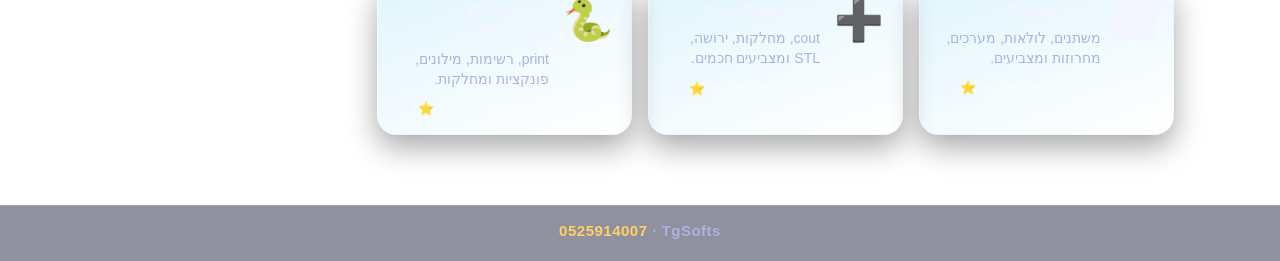
==== commit cd92888e: "Add files via upload" ====
--- a/index.html
+++ b/index.html
@@ -8,7 +8,7 @@
   <link rel="preconnect" href="https://fonts.googleapis.com">
   <link rel="preconnect" href="https://fonts.gstatic.com" crossorigin>
   <link href="https://fonts.googleapis.com/css2?family=Rubik:wght@400;500;700;900&display=swap" rel="stylesheet">
-  <link rel="stylesheet" href="style.css?v=4">
+  <link rel="stylesheet" href="style.css?v=5">
 </head>
 <body>
   <div class="bg-grid"></div>
@@ -35,7 +35,7 @@
   <div id="toast" class="toast"></div>
   <div id="modal" class="modal hidden"><div class="modal-card" id="modalCard"></div></div>
 
-  <script src="core.js?v=4"></script>
+  <script src="core.js?v=6"></script>
   <script src="quiz.js?v=4"></script>
   <script src="story.js?v=4"></script>
   <script src="logic.js?v=4"></script>
@@ -47,6 +47,7 @@
   <script src="capacitor.js?v=4"></script>
   <script src="filter.js?v=4"></script>
   <script src="detective.js?v=4"></script>
+  <script src="code.js?v=6"></script>
   <script>App.start();</script>
 </body>
 </html>
